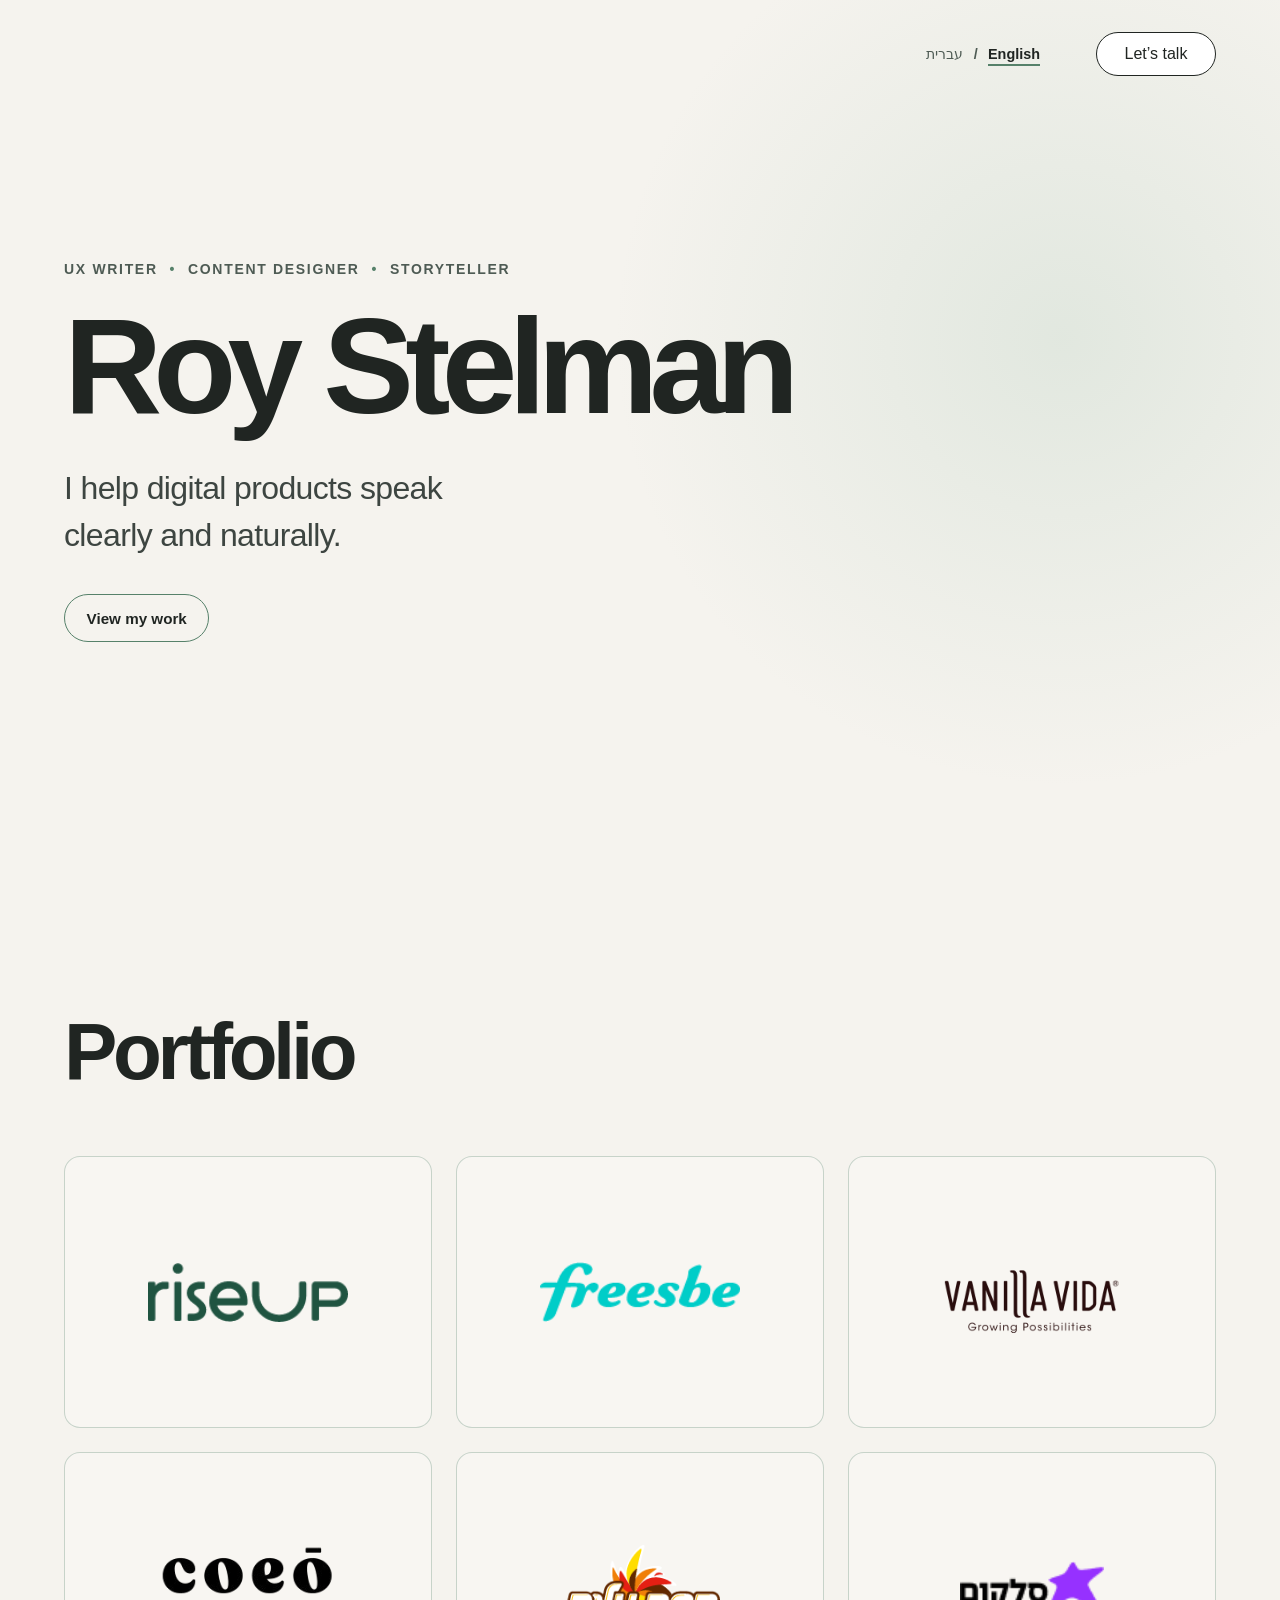
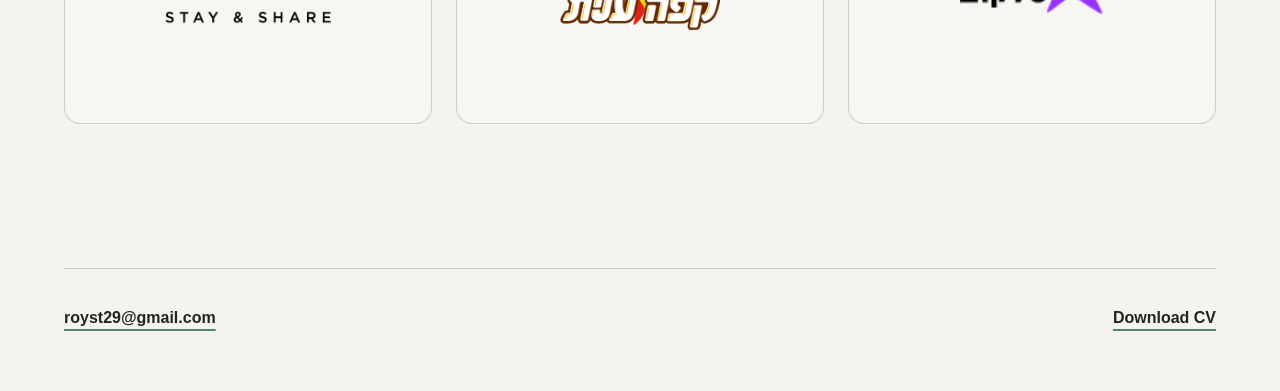
==== index.html @ a5e40beb "Add Cellcom role sections and normalize site text labels and dashes" ====
<!doctype html>
<html lang="en">
  <head>
    <meta charset="UTF-8" />
    <meta name="viewport" content="width=device-width, initial-scale=1.0" />
    <meta
      name="description"
      content="Roy Stelman - UX Writer, Content Designer &amp; Storyteller."
    />
    <title>Roy Stelman - UX Writer &amp; Content Designer</title>
    <link rel="stylesheet" href="styles.css" />
  </head>
  <body>
    <a class="email-contact-button" href="mailto:royst29@gmail.com">Let’s talk</a>
    <main>
      <nav class="language-switcher" aria-label="Language selection">
        <a href="index-he.html" lang="he" hreflang="he">עברית</a>
        <span aria-hidden="true">/</span>
        <a href="index.html" lang="en" hreflang="en" aria-current="page"
          >English</a
        >
      </nav>

      <section class="intro" aria-labelledby="intro-title">
        <p class="eyebrow">
          UX Writer <span aria-hidden="true">•</span> Content Designer
          <span aria-hidden="true">•</span> Storyteller
        </p>
        <h1 id="intro-title">Roy Stelman</h1>
        <p class="statement">
          I help digital products speak clearly and naturally.
        </p>
        <a class="work-link" href="#projects">View my work</a>
      </section>

      <section class="selected-work" id="projects" aria-labelledby="work-title">
        <h2 id="work-title">Portfolio</h2>

        <div class="project-grid">
          <a
            class="project-card project-card-link project-card-preview riseup-card"
            href="project-one.html"
            aria-label="View the Riseup project"
          >
            <img
              class="project-card-preview-logo"
              src="riseup_logo.png"
              alt="Riseup"
            />
            <span class="project-card-preview-text"
              >How do you talk to people about their money with both empathy and resolve?</span
            >
          </a>
          <a
            class="project-card project-card-link project-card-preview freesbe-card"
            href="project-freesbe.html"
            aria-label="View the freesbe project"
          >
            <img
              class="project-card-preview-logo"
              src="freesbe_logo.png"
              alt="freesbe"
            />
            <span class="project-card-preview-text"
              >When brand strategy evolves, the language has to evolve with it</span
            >
          </a>
          <a
            class="project-card project-card-link project-card-preview vanilla-vida-card"
            href="project-vanilla-vida.html"
            aria-label="View the Vanilla Vida project"
          >
            <img
              class="project-card-preview-logo"
              src="vanilla_vida_logo_dark.png"
              alt="Vanilla Vida"
            />
            <span class="project-card-preview-text"
              >Scientific innovation and advanced technology, or romance and an appetizing story? Why not both?</span
            >
          </a>
          <a
            class="project-card project-card-link project-card-preview coeo-card"
            href="project-coeo.html"
            aria-label="View the Coeo hospitality project"
          >
            <img
              class="project-card-preview-logo"
              src="coeo_hospitality_logonoBG.png"
              alt="coeo hospitality"
            />
            <span class="project-card-preview-text"
              >Creating a sense of belonging before check-in</span
            >
          </a>
          <a
            class="project-card project-card-link project-card-preview caffe-elit-card"
            href="project-elite-coffee.html"
            aria-label="View the Elite Coffee project"
          >
            <img
              class="project-card-preview-logo"
              src="caffe_elit_logo.png"
              alt="Caffe Elit"
            />
            <span class="project-card-preview-text"
              >When a love of coffee meets the online shopping experience</span
            >
          </a>
          <a
            class="project-card project-card-link project-card-preview cellcom-card"
            href="project-cellcom.html"
            aria-label="View the Cellcom project"
          >
            <img
              class="project-card-preview-logo"
              src="cellcom_logo.png"
              alt="Cellcom"
            />
            <span class="project-card-preview-text"
              >Lorem ipsum dolor sit amet.</span
            >
          </a>
        </div>
      </section>

      <section class="contact-links" aria-label="Contact and résumé">
        <a class="contact-link email-link" href="mailto:royst29@gmail.com"
          >royst29@gmail.com</a
        >
        <a class="contact-link" href="Roy%20Stelman%20-%20CV.pdf" download
          >Download CV</a
        >
      </section>
    </main>
  </body>
</html>
---- styles.css ----
@font-face {
  font-family: "Rubik";
  font-style: normal;
  font-weight: 400 700;
  font-display: swap;
  src: url("assets/fonts/rubik/Rubik-VariableFont_wght.woff2") format("woff2");
}

:root {
  color-scheme: light;
  font-family:
    Inter,
    ui-sans-serif,
    -apple-system,
    BlinkMacSystemFont,
    "Segoe UI",
    sans-serif;
  color: #202522;
  background: #f5f3ee;
  font-synthesis: none;
}

* {
  box-sizing: border-box;
}

html {
  scroll-behavior: smooth;
}

body {
  overflow-x: hidden;
  min-height: 100vh;
  min-height: 100svh;
  margin: 0;
  background:
    radial-gradient(
      circle at 83% 17%,
      rgba(169, 199, 181, 0.26),
      transparent 28rem
    ),
    #f5f3ee;
}

.email-contact-button {
  position: fixed;
  z-index: 10;
  top: 2rem;
  right: max(1.5rem, calc((100vw - 72rem) / 2));
  display: inline-flex;
  min-width: 7.5rem;
  min-height: 2.75rem;
  align-items: center;
  justify-content: center;
  padding: 0.65rem 1.5rem;
  border: 1px solid #202522;
  border-radius: 999px;
  color: #202522;
  background: #fff;
  font-size: 1rem;
  font-weight: 400;
  line-height: 1;
  text-decoration: none;
  transition: background-color 160ms ease;
}

.email-contact-button:hover {
  background: #eeece7;
}

.email-contact-button:focus-visible {
  outline: 3px solid #56816a;
  outline-offset: 3px;
}

.language-switcher {
  position: absolute;
  inset-block-start: 2.925rem;
  right: max(12.5rem, calc((100% - 72rem) / 2 + 11rem));
  z-index: 1;
  display: flex;
  gap: 0.65rem;
  align-items: center;
  color: #4e5b54;
  font-size: 0.9rem;
  font-weight: 650;
  line-height: 1;
}

.language-switcher a {
  color: inherit;
  text-decoration: none;
}

.language-switcher a:hover {
  color: #56816a;
}

.language-switcher a[aria-current="page"] {
  color: #202522;
  text-decoration: underline;
  text-decoration-color: #56816a;
  text-decoration-thickness: 2px;
  text-underline-offset: 0.35em;
}

.language-switcher a:focus-visible {
  outline: 3px solid rgba(86, 129, 106, 0.35);
  outline-offset: 4px;
}

html[dir="rtl"] body {
  text-align: right;
}

.intro {
  display: flex;
  min-height: 100vh;
  min-height: 100svh;
  width: min(100% - 3rem, 72rem);
  margin-inline: auto;
  padding-block: 4rem;
  flex-direction: column;
  justify-content: center;
}

.eyebrow {
  margin: 0 0 1.5rem;
  color: #4e5b54;
  font-size: 0.875rem;
  font-weight: 650;
  letter-spacing: 0.12em;
  line-height: 1.6;
  text-transform: uppercase;
}

.eyebrow span {
  margin-inline: 0.45em;
  color: #56816a;
}

h1 {
  max-width: 12ch;
  margin: 0;
  font-size: clamp(4rem, 11vw, 8.5rem);
  font-weight: 700;
  letter-spacing: -0.065em;
  line-height: 0.92;
}

.accent {
  color: #56816a;
}

.statement {
  max-width: 25ch;
  margin: 2.25rem 0 0;
  color: #3d4541;
  font-size: clamp(1.35rem, 3vw, 2rem);
  font-weight: 400;
  letter-spacing: -0.02em;
  line-height: 1.45;
}

.work-link {
  align-self: flex-start;
  margin-top: 2.25rem;
  padding: 0.9rem 1.35rem;
  border: 1px solid #56816a;
  border-radius: 999px;
  color: #202522;
  font-size: 0.95rem;
  font-weight: 650;
  text-decoration: none;
  transition:
    background-color 180ms ease,
    color 180ms ease,
    transform 180ms ease;
}

.work-link:hover {
  color: #f5f3ee;
  background: #56816a;
  transform: translateY(-2px);
}

.work-link:focus-visible {
  outline: 3px solid rgba(86, 129, 106, 0.35);
  outline-offset: 4px;
}

.selected-work {
  width: min(100% - 3rem, 72rem);
  margin-inline: auto;
  padding-block: 7rem 9rem;
  scroll-margin-top: 2rem;
}

.selected-work h2 {
  margin: 0;
  font-size: clamp(2.75rem, 7vw, 5rem);
  letter-spacing: -0.055em;
  line-height: 1;
}

.project-grid {
  display: grid;
  grid-template-columns: repeat(3, 1fr);
  gap: 1.5rem;
  margin-top: 4rem;
}

.project-card {
  display: block;
  min-height: 17rem;
  padding: 2rem;
  border: 1px solid rgba(86, 129, 106, 0.3);
  border-radius: 1rem;
  background: rgba(255, 255, 255, 0.28);
}

.project-card-link {
  width: 100%;
  color: inherit;
  font: inherit;
  cursor: pointer;
  text-decoration: none;
  transition:
    background-color 180ms ease,
    border-color 180ms ease,
    transform 180ms ease;
}

.project-card-link:hover {
  border-color: #56816a;
  background: rgba(255, 255, 255, 0.55);
  transform: translateY(-4px);
}

.project-card-link:focus-visible {
  outline: 3px solid rgba(86, 129, 106, 0.35);
  outline-offset: 4px;
}

.project-card-preview {
  position: relative;
  display: flex;
  align-items: center;
  justify-content: center;
  isolation: isolate;
}

.project-card-preview::before {
  position: absolute;
  z-index: 0;
  inset: -1px;
  border-radius: inherit;
  background: #222222;
  opacity: 0;
  content: "";
  transition: opacity 200ms ease;
}

.project-card-preview-logo {
  position: relative;
  z-index: 1;
  display: block;
  width: min(100%, 12.5rem);
  height: auto;
  transition: opacity 200ms ease;
}

.tambour-card .project-card-preview-logo,
.coeo-card .project-card-preview-logo {
  width: min(100%, 11rem);
}

.caffe-elit-card .project-card-preview-logo {
  width: min(100%, 10rem);
}

.cellcom-card .project-card-preview-logo {
  width: min(100%, 9rem);
}

.project-card-preview-text {
  position: absolute;
  z-index: 1;
  inset: 0;
  display: flex;
  padding: 2rem;
  align-items: center;
  justify-content: center;
  margin: 0;
  color: #ffffff;
  font-size: 1.15rem;
  font-weight: 650;
  line-height: 1.45;
  text-align: center;
  opacity: 0;
  transition: opacity 200ms ease;
}

@media (hover: hover) {
  .project-card-preview:hover::before {
    opacity: 1;
  }

  .project-card-preview:hover .project-card-preview-logo {
    opacity: 0;
  }

  .project-card-preview:hover .project-card-preview-text {
    opacity: 1;
  }
}

.project-card-preview:focus-visible::before {
  opacity: 1;
}

.project-card-preview:focus-visible .project-card-preview-logo {
  opacity: 0;
}

.project-card-preview:focus-visible .project-card-preview-text {
  opacity: 1;
}

.project-card-preview:focus::before {
  opacity: 1;
}

.project-card-preview:focus .project-card-preview-logo {
  opacity: 0;
}

.project-card-preview:focus .project-card-preview-text {
  opacity: 1;
}

@media (hover: none) {
  .project-card-preview::before,
  .project-card-preview:focus::before,
  .project-card-preview:focus-visible::before {
    opacity: 0;
  }

  .project-card-preview {
    gap: 1.5rem;
    flex-direction: column;
  }

  .project-card-preview .project-card-preview-logo,
  .project-card-preview:focus .project-card-preview-logo,
  .project-card-preview:focus-visible .project-card-preview-logo {
    opacity: 1;
  }

  .project-card-preview-text {
    position: static;
    display: block;
    padding: 0;
    color: #202522;
    opacity: 1;
  }

  .more-work .project-card-preview {
    flex-direction: row;
  }

  .more-work .project-card-preview-text {
    position: absolute;
    display: flex;
    padding: 2rem;
    color: #ffffff;
    opacity: 0;
  }

  .more-work .project-card-preview:focus-visible::before,
  .more-work .project-card-preview:focus-visible .project-card-preview-text {
    opacity: 1;
  }

  .more-work .project-card-preview:focus-visible .project-card-preview-logo {
    opacity: 0;
  }
}

.project-card h3 {
  margin: 0;
  font-size: 1.5rem;
  letter-spacing: -0.025em;
}

.project-card p {
  max-width: 22ch;
  margin: 1rem 0 0;
  color: #4e5b54;
  line-height: 1.65;
}

.contact-links {
  display: flex;
  width: min(100% - 3rem, 72rem);
  gap: 1.25rem 2.5rem;
  align-items: center;
  justify-content: space-between;
  margin-inline: auto;
  padding-block: 2.5rem 4rem;
  border-top: 1px solid rgba(86, 129, 106, 0.3);
}

.contact-link {
  color: #202522;
  font-weight: 650;
  text-decoration-color: #56816a;
  text-decoration-thickness: 2px;
  text-underline-offset: 0.35em;
  transition: color 180ms ease;
}

.contact-link:hover {
  color: #56816a;
}

.contact-link:focus-visible {
  border-radius: 0.15rem;
  outline: 3px solid rgba(86, 129, 106, 0.35);
  outline-offset: 5px;
}

.email-link {
  direction: ltr;
  unicode-bidi: isolate;
}

.project-page {
  width: min(100% - 3rem, 72rem);
  margin-inline: auto;
  padding-block: 2rem 8rem;
}

.project-top-navigation {
  display: grid;
  min-height: 2.75rem;
  grid-template-columns: 1fr auto;
  grid-template-areas: "back language";
  gap: 1.5rem;
  align-items: center;
  padding-right: 11rem;
  direction: ltr;
}

.project-language-switcher {
  position: static;
  grid-area: language;
  justify-content: flex-end;
}

.back-link {
  display: inline-block;
  grid-area: back;
  justify-self: start;
  color: #3d4541;
  font-size: 0.95rem;
  font-weight: 650;
  text-underline-offset: 0.3em;
}

html[dir="rtl"] .back-link {
  direction: rtl;
  text-align: left;
}

.back-link:hover {
  color: #56816a;
}

.back-link:focus-visible {
  outline: 3px solid rgba(86, 129, 106, 0.35);
  outline-offset: 4px;
}

.project-header {
  padding-block: clamp(5rem, 12vw, 9rem) clamp(3.5rem, 8vw, 6rem);
}

.project-header h1 {
  max-width: none;
  font-size: clamp(3.75rem, 10vw, 8rem);
}

.project-summary {
  max-width: 34ch;
  margin: 2rem 0 0;
  color: #3d4541;
  font-size: clamp(1.25rem, 3vw, 1.75rem);
  letter-spacing: -0.02em;
  line-height: 1.5;
}

.more-work {
  margin-top: clamp(6rem, 12vw, 10rem);
  padding-top: clamp(4rem, 8vw, 6rem);
  border-top: 1px solid rgba(86, 129, 106, 0.3);
}

.more-work h2 {
  margin: 0;
  font-size: clamp(2.5rem, 6vw, 4.5rem);
  letter-spacing: -0.05em;
  line-height: 1;
  text-align: center;
}

.more-work-grid {
  display: grid;
  grid-template-columns: repeat(2, minmax(0, 1fr));
  gap: 1.5rem;
  margin-top: clamp(2.5rem, 5vw, 4rem);
}

.more-work-grid-single {
  grid-template-columns: minmax(0, calc((100% - 1.5rem) / 2));
  justify-content: center;
}

.tambour-audiences {
  padding-bottom: 2rem;
}

.tambour-audiences h2 {
  width: min(100%, 43.75rem);
  margin: 0;
  font-size: clamp(1.75rem, 4vw, 2.5rem);
  letter-spacing: -0.025em;
}

.tambour-tabs {
  display: flex;
  flex-wrap: wrap;
  gap: 0.5rem;
  margin-top: 2rem;
  border-bottom: 1px solid rgba(86, 129, 106, 0.35);
}

.tambour-tabs button {
  min-height: 3rem;
  margin-bottom: -1px;
  padding: 0.75rem 1rem;
  border: 0;
  border-bottom: 3px solid transparent;
  color: #4e5b54;
  background: transparent;
  cursor: pointer;
  font: inherit;
  font-weight: 650;
}

.tambour-tabs button:hover {
  color: #202522;
  background: rgba(255, 255, 255, 0.35);
}

.tambour-tabs button[aria-selected="true"] {
  border-bottom-color: #56816a;
  color: #202522;
  background: rgba(255, 255, 255, 0.55);
}

.tambour-tabs button:focus-visible,
.tambour-audience-panel:focus-visible {
  border-radius: 0.15rem;
  outline: 3px solid rgba(86, 129, 106, 0.5);
  outline-offset: 3px;
}

.tambour-audience-panel {
  margin-top: 1.75rem;
}

.tambour-audience-description {
  width: min(100%, 43.75rem);
  min-height: 3.2em;
  margin: 0;
  color: #4e5b54;
  font-size: 1.15rem;
  line-height: 1.6;
}

.tambour-audience-sample {
  display: grid;
  grid-template-columns: minmax(0, 2fr) minmax(15rem, 1fr);
  gap: clamp(2.5rem, 6vw, 5.5rem);
  align-items: center;
  margin-top: 1.75rem;
}

.tambour-image-frame {
  width: min(100%, 35.5rem);
  aspect-ratio: 568 / var(--tambour-crop-height);
  overflow: hidden;
  border: 1px solid rgba(32, 37, 34, 0.2);
  border-radius: 0.35rem;
  background: #ffffff;
  box-shadow: 0 1rem 2.5rem rgba(32, 37, 34, 0.12);
}

.tambour-image-frame img {
  display: block;
  width: 100%;
  height: auto;
}

.tambour-live-title {
  margin: 0;
  color: #202522;
  font-family: "Rubik", Arial, "Arial Hebrew", sans-serif;
  font-size: clamp(1.75rem, 3vw, 2.25rem);
  font-weight: 700;
  letter-spacing: 0;
  line-height: 1.35;
  text-align: right;
}

.tambour-full-page-toggle {
  display: block;
  min-height: 2.75rem;
  margin: 2rem auto 0;
  padding: 0.65rem 1.1rem;
  border: 1px solid #56816a;
  border-radius: 999px;
  color: #365b48;
  background: transparent;
  cursor: pointer;
  font: inherit;
  font-weight: 650;
}

.tambour-full-page-toggle:hover {
  color: #ffffff;
  background: #56816a;
}

.tambour-full-page-toggle:focus-visible {
  outline: 3px solid rgba(86, 129, 106, 0.5);
  outline-offset: 3px;
}

.tambour-full-page {
  width: min(100%, 35.5rem);
  margin: 1.5rem auto 0;
  border: 1px solid rgba(32, 37, 34, 0.15);
  background: #ffffff;
  box-shadow: 0 1rem 2.5rem rgba(32, 37, 34, 0.1);
}

.tambour-full-page[hidden] {
  display: none;
}

.tambour-full-page img {
  display: block;
  width: 100%;
  height: auto;
}

.tambour-carousel {
  position: relative;
  width: 100vw;
  margin-top: clamp(3.5rem, 8vw, 7rem);
  margin-inline: calc(50% - 50vw);
  overflow: hidden;
}

.tambour-carousel-viewport {
  overflow: hidden;
  touch-action: pan-y;
  cursor: grab;
}

.tambour-carousel-viewport.is-dragging {
  cursor: grabbing;
}

.tambour-carousel-viewport:focus-visible {
  outline: 3px solid rgba(86, 129, 106, 0.6);
  outline-offset: -3px;
}

.tambour-carousel-track {
  display: flex;
  gap: 20px;
  align-items: center;
  user-select: none;
  will-change: transform;
  transition: transform 420ms cubic-bezier(0.22, 1, 0.36, 1);
}

.tambour-carousel-slide {
  flex: 0 0 65vw;
  margin: 0;
}

.tambour-carousel-slide img {
  display: block;
  width: 100%;
  height: auto;
  pointer-events: none;
}

.project-image {
  --image-available-width: calc(100vw - 3rem);
  --image-width: 100%;
  width: var(--image-width);
  margin: 0 0 4rem;
  margin-inline: calc((100% - var(--image-width)) / 2);
}

.project-hero-image {
  width: min(100%, 1600px);
  margin: 0 0 clamp(4rem, 9vw, 7rem);
}

.project-hero-image img {
  display: block;
  width: 100%;
  max-width: 1600px;
  height: auto;
}

.coeo-life-image {
  margin-top: clamp(4rem, 9vw, 7rem);
  margin-bottom: 0;
}

.coeo-carousel {
  margin-top: clamp(3.5rem, 8vw, 7rem);
}

.project-onboarding-image {
  --image-intrinsic-width: 1178px;
  --image-width: min(100%, 52rem);
  margin-bottom: 0;
}

.project-image.is-expanded {
  --image-width: var(--image-available-width);
}

.project-onboarding-image.is-expanded {
  --image-width: min(var(--image-available-width), var(--image-intrinsic-width));
}

.riseup-how-to-gallery {
  width: min(100%, 52rem);
  margin: 2.5rem auto 0;
}

.project-details .riseup-how-to-image {
  --image-width: 100%;
  margin: 0;
}

.project-details .riseup-how-to-image.is-expanded {
  --image-width: var(--image-available-width);
  margin-inline: calc((100% - var(--image-width)) / 2);
}

.riseup-how-to-image .project-image-toggle {
  aspect-ratio: 1600 / 814;
  background: #f5f3ee;
  touch-action: pan-y;
}

.riseup-how-to-image .project-image-toggle > img {
  width: 100%;
  height: 100%;
  object-fit: contain;
}

.riseup-how-to-thumbnails {
  display: grid;
  grid-template-columns: repeat(4, minmax(0, 1fr));
  gap: clamp(0.5rem, 2vw, 1rem);
  margin-top: 1rem;
  direction: rtl;
}

.riseup-how-to-thumbnails button {
  aspect-ratio: 1600 / 814;
  padding: 0;
  overflow: hidden;
  border: 2px solid transparent;
  border-radius: 0.25rem;
  background: #f5f3ee;
  cursor: pointer;
}

.riseup-how-to-thumbnails button[aria-pressed="true"] {
  border-color: #56816a;
  box-shadow: 0 0 0 1px rgba(86, 129, 106, 0.25);
}

.riseup-how-to-thumbnails button:focus-visible {
  outline: 3px solid rgba(86, 129, 106, 0.55);
  outline-offset: 3px;
}

.riseup-how-to-thumbnails img {
  display: block;
  width: 100%;
  height: 100%;
  object-fit: contain;
}

.project-image-toggle {
  position: relative;
  display: block;
  width: 100%;
  padding: 0;
  overflow: hidden;
  border: 0;
  border-radius: 0;
  color: inherit;
  background: transparent;
  cursor: zoom-in;
  font: inherit;
  text-align: inherit;
}

.project-image.is-expanded .project-image-toggle {
  cursor: zoom-out;
}

.project-image img {
  display: block;
  width: 100%;
  height: auto;
}

.project-image-icon {
  position: absolute;
  inset-block-start: 1rem;
  inset-inline-end: 1rem;
  display: grid;
  width: 2.75rem;
  height: 2.75rem;
  border-radius: 50%;
  place-items: center;
  color: #202522;
  background: rgba(245, 243, 238, 0.92);
  box-shadow: 0 0.2rem 0.8rem rgba(32, 37, 34, 0.18);
}

.project-image-icon svg {
  width: 1.35rem;
  height: 1.35rem;
  fill: none;
  stroke: currentColor;
  stroke-linecap: round;
  stroke-linejoin: round;
  stroke-width: 2;
}

.project-image-icon .reduce-icon,
.project-image.is-expanded .expand-icon {
  display: none;
}

.project-image.is-expanded .reduce-icon {
  display: block;
}

.project-image-toggle:disabled {
  cursor: default;
}

.project-image-toggle:disabled .project-image-icon {
  display: none;
}

.project-image figcaption {
  display: flex;
  gap: 0.75rem 1.5rem;
  align-items: baseline;
  justify-content: space-between;
  margin-top: 1rem;
  color: #4e5b54;
  font-size: 0.95rem;
  line-height: 1.6;
}

.project-image-toggle:focus-visible {
  outline: 3px solid rgba(86, 129, 106, 0.35);
  outline-offset: 3px;
}

.project-details {
  border-top: 1px solid rgba(86, 129, 106, 0.3);
  padding-top: 3rem;
}

.project-details section {
  max-width: none;
}

.project-details section + section {
  margin-top: clamp(3rem, 7vw, 5rem);
  border-top: 1px solid rgba(86, 129, 106, 0.3);
  padding-top: clamp(3rem, 7vw, 5rem);
}

.project-details h2 {
  width: min(100%, 43.75rem);
  margin: 0;
  font-size: 26px;
  letter-spacing: -0.025em;
  text-align: start;
}

.project-details p {
  width: min(100%, 43.75rem);
  margin: 1rem 0 0;
  color: #4e5b54;
  font-size: 20px;
  line-height: 1.6;
  overflow-wrap: anywhere;
  text-align: start;
}

.project-details .project-image {
  margin-top: 2.5rem;
}

.project-details .project-insights-image {
  --image-intrinsic-width: 1190px;
  --image-width: min(100%, 50rem);
  margin-bottom: 0;
}

.project-details .project-insights-image.is-expanded {
  --image-width: min(var(--image-available-width), var(--image-intrinsic-width));
}

.project-details .project-workshop-image {
  width: min(100%, 900px);
  margin: 2rem auto clamp(4rem, 9vw, 7rem);
}

.project-details .project-freesbe-journey-image {
  display: flex;
  --image-width: min(100%, 50rem);
  justify-content: center;
  margin-bottom: 0;
}

html[lang="en"]
  .project-details
  :is(
    .project-freesbe-journey-image:not(.is-expanded),
    .freesbe-rent-carousel,
    .freesbe-rent-video-wrapper
  ) {
  --freesbe-journey-width: min(calc(100vw - 3rem), 62.5rem);
  --image-width: var(--freesbe-journey-width);
  width: var(--freesbe-journey-width);
  margin-inline: auto;
}

html[lang="en"]
  .project-details
  .project-freesbe-journey-image:not(.is-expanded) {
  margin-inline: calc((100% - var(--image-width)) / 2);
}

.project-details .project-freesbe-journey-image.is-expanded {
  --image-width: var(--image-available-width);
  margin-inline: calc((100% - var(--image-width)) / 2);
}

.project-freesbe-journey-image .project-image-toggle {
  display: inline-block;
  width: auto;
  max-width: 100%;
}

.project-freesbe-journey-image img {
  width: auto;
  max-width: 100%;
}

.onboarding-carousel {
  width: min(100%, 52rem);
  margin-top: 2.5rem;
  overflow: hidden;
}

.onboarding-carousel-viewport {
  overflow: hidden;
  direction: rtl;
  touch-action: pan-y;
}

.onboarding-carousel-viewport:focus-visible {
  border-radius: 0.5rem;
  outline: 3px solid rgba(86, 129, 106, 0.5);
  outline-offset: 4px;
}

.onboarding-carousel-track {
  display: flex;
  gap: 1.25rem;
  transition: transform 320ms ease;
  will-change: transform;
}

.onboarding-carousel-slide {
  display: flex;
  min-width: calc((100% - 2.5rem) / 3);
  aspect-ratio: 459 / 851;
  align-items: center;
  justify-content: center;
  margin: 0;
}

.onboarding-carousel-slide img {
  display: block;
  width: 100%;
  height: 100%;
  object-fit: contain;
}

.onboarding-carousel-controls {
  display: flex;
  align-items: center;
  justify-content: flex-end;
  margin-top: 1.25rem;
  direction: rtl;
}

.freesbe-rent-carousel {
  margin-top: clamp(3.5rem, 7vw, 5rem);
}

html[lang="en"] .project-details .freesbe-conversation-copy {
  width: min(calc(100vw - 3rem), 62.5rem);
  margin: clamp(3.5rem, 7vw, 5rem) auto 0;
}

html[lang="en"] .project-details .freesbe-conversation-copy h2,
html[lang="en"] .project-details .freesbe-conversation-copy p {
  margin-inline: auto;
  text-align: center;
}

.freesbe-rent-video-wrapper {
  position: relative;
  display: block;
  width: min(100%, 52rem);
  margin-top: 2.5rem;
}

.freesbe-rent-video {
  display: block;
  width: 100%;
  height: auto;
  object-fit: contain;
}

.freesbe-video-toggle {
  position: absolute;
  inset-inline-end: 0.75rem;
  inset-block-end: 0.75rem;
  display: grid;
  width: 2.25rem;
  height: 2.25rem;
  padding: 0;
  border: 0;
  border-radius: 50%;
  place-items: center;
  color: #fff;
  background: transparent;
  filter: drop-shadow(0 1px 2px rgba(0, 0, 0, 0.8));
  cursor: pointer;
}

.freesbe-video-toggle svg {
  width: 1.35rem;
  height: 1.35rem;
  fill: none;
  stroke: currentColor;
  stroke-linecap: round;
  stroke-linejoin: round;
  stroke-width: 2.25;
}

.freesbe-video-toggle .freesbe-video-play-icon {
  display: none;
  fill: currentColor;
  stroke: currentColor;
}

.freesbe-video-toggle[data-paused] .freesbe-video-pause-icon {
  display: none;
}

.freesbe-video-toggle[data-paused] .freesbe-video-play-icon {
  display: block;
}

.freesbe-video-toggle:hover {
  color: #e8efe9;
}

.freesbe-video-toggle:focus-visible {
  outline: 3px solid #fff;
  outline-offset: 3px;
}

.freesbe-rent-carousel .onboarding-carousel-slide {
  flex: 0 0 calc((100% - 2.5rem) / 3);
  aspect-ratio: 252 / 410;
}

.onboarding-carousel-buttons {
  display: flex;
  gap: 0.65rem;
}

.onboarding-carousel-buttons button {
  display: grid;
  width: 2.75rem;
  height: 2.75rem;
  padding: 0;
  border: 1px solid #56816a;
  border-radius: 50%;
  place-items: center;
  color: #202522;
  background: transparent;
  cursor: pointer;
  font: inherit;
  font-size: 1.35rem;
}

.onboarding-carousel-buttons button:hover {
  color: #f5f3ee;
  background: #56816a;
}

.onboarding-carousel-buttons button:focus-visible {
  outline: 3px solid rgba(86, 129, 106, 0.5);
  outline-offset: 3px;
}

@media (max-width: 56rem) and (min-width: 40.001rem) {
  .project-grid {
    grid-template-columns: repeat(2, 1fr);
  }

  .onboarding-carousel-slide {
    min-width: calc((100% - 1.25rem) / 2);
  }

  .freesbe-rent-carousel .onboarding-carousel-slide {
    flex-basis: calc((100% - 1.25rem) / 2);
  }
}

@media (max-width: 40rem) {
  .intro {
    width: min(100% - 2.5rem, 72rem);
    padding-block: 3rem;
  }

  .language-switcher {
    inset-block-start: 1.925rem;
    right: 10rem;
  }

  .email-contact-button {
    top: 1rem;
    right: 1rem;
    padding-inline: 1.25rem;
  }

  .project-top-navigation {
    grid-template-areas:
      ". language"
      "back back";
    grid-template-columns: 1fr auto;
    gap: 1.5rem;
    padding-right: 9rem;
  }

  .project-language-switcher {
    grid-area: language;
  }

  .selected-work {
    width: min(100% - 2.5rem, 72rem);
    padding-block: 5rem 6rem;
  }

  .contact-links {
    width: min(100% - 2.5rem, 72rem);
    align-items: flex-start;
    flex-direction: column;
    padding-block: 2rem 3rem;
  }

  .project-page {
    width: min(100% - 2.5rem, 72rem);
    padding-block: 1rem 5rem;
  }

  .eyebrow {
    max-width: 24rem;
    margin-bottom: 1.25rem;
    font-size: 0.75rem;
    letter-spacing: 0.09em;
  }

  h1 {
    font-size: clamp(3.75rem, 20vw, 5.5rem);
  }

  .statement {
    margin-top: 1.75rem;
    font-size: 1.3rem;
  }

  .work-link {
    margin-top: 1.75rem;
  }

  .project-grid {
    grid-template-columns: 1fr;
    gap: 1rem;
    margin-top: 2.5rem;
  }

  .project-card {
    min-height: 13rem;
    padding: 1.5rem;
  }

  .more-work {
    margin-top: 5rem;
    padding-top: 4rem;
  }

  .more-work-grid,
  .more-work-grid-single {
    grid-template-columns: 1fr;
    gap: 1rem;
    margin-top: 2.5rem;
  }

  .more-work-grid-single .project-card {
    width: 100%;
  }

  .project-header {
    padding-block: 4.5rem 3.5rem;
  }

  .tambour-tabs {
    display: grid;
    grid-template-columns: repeat(2, minmax(0, 1fr));
  }

  .tambour-tabs button {
    width: 100%;
    min-height: 3.25rem;
    padding-inline: 0.5rem;
  }

  .tambour-audience-description {
    min-height: 5.2em;
    font-size: 1.05rem;
  }

  .tambour-audience-sample {
    display: flex;
    gap: 1.5rem;
    align-items: stretch;
    flex-direction: column-reverse;
    margin-top: 1.25rem;
  }

  .tambour-live-title {
    font-size: clamp(1.5rem, 7vw, 1.75rem);
  }

  .tambour-image-frame {
    width: 100%;
  }

  .tambour-full-page-toggle {
    margin-top: 1.5rem;
  }

  .tambour-carousel-slide {
    flex-basis: 88vw;
  }

  .project-image {
    --image-available-width: calc(100vw - 2.5rem);
    margin-bottom: 3rem;
  }

  .project-onboarding-image {
    --image-width: 100%;
    margin-bottom: 0;
  }

  .riseup-how-to-thumbnails {
    gap: 0.4rem;
    margin-top: 0.75rem;
  }

  html[lang="en"]
    .project-details
    :is(
      .project-freesbe-journey-image:not(.is-expanded),
      .freesbe-rent-carousel,
      .freesbe-rent-video
    ) {
    --freesbe-journey-width: calc(100vw - 2.5rem);
  }

  .project-image figcaption {
    align-items: flex-start;
    flex-direction: column;
  }

  .project-details h2 {
    font-size: 22px;
  }

  .project-details p {
    font-size: 18px;
  }

  html[lang="en"] .project-details .freesbe-conversation-copy {
    width: calc(100vw - 2.5rem);
  }

  .onboarding-carousel-slide {
    min-width: 86%;
  }

  .freesbe-rent-carousel .onboarding-carousel-slide {
    flex-basis: 86%;
  }
}

@media (prefers-reduced-motion: reduce) {
  html {
    scroll-behavior: auto;
  }

  .work-link,
  .contact-link,
  .project-card-link,
  .project-card-preview::before,
  .project-card-preview-logo,
  .project-card-preview-text,
  .onboarding-carousel-track,
  .tambour-carousel-track {
    transition: none;
  }
}

/* Hebrew typography */
html[lang="he"] {
  font-family: "Rubik", Arial, "Arial Hebrew", sans-serif;
}

html[lang="he"] * {
  letter-spacing: normal;
}

html[lang="he"] :where(h1, h2, h3) {
  font-weight: 700;
}

html[lang="he"] :where(p) {
  font-weight: 400;
}

html[lang="he"] .eyebrow,
html[lang="he"] :where(a, button) {
  font-weight: 500;
}

html[lang="he"] .email-contact-button {
  font-weight: 400;
}

html[lang="he"] :lang(en) {
  font-family:
    Inter,
    ui-sans-serif,
    -apple-system,
    BlinkMacSystemFont,
    "Segoe UI",
    sans-serif;
}

/* Vanilla Vida project */
.vanilla-vida-card .project-card-preview-logo {
  width: min(100%, 18rem);
}

.vanilla-header-media {
  position: relative;
  width: 100%;
  margin-bottom: clamp(3.5rem, 8vw, 7rem);
}

.vanilla-header-media video {
  display: block;
  width: 100%;
  height: auto;
}

.vanilla-carousel {
  margin-top: 0;
}

.vanilla-project-details + .vanilla-carousel {
  margin-top: clamp(3.5rem, 8vw, 7rem);
}

.vanilla-carousel .tambour-carousel-viewport {
  direction: ltr;
}

.vanilla-carousel .tambour-carousel-slide {
  position: relative;
  display: flex;
  height: clamp(18rem, 42vw, 40rem);
  align-items: center;
  justify-content: center;
  background: #101010;
}

.vanilla-carousel .tambour-carousel-slide :is(img, video) {
  display: block;
  width: 100%;
  height: 100%;
  object-fit: contain;
  pointer-events: none;
}

.media-video-toggle {
  position: absolute;
  z-index: 2;
  inset-inline-end: 0.9rem;
  inset-block-end: 0.9rem;
  display: grid;
  width: 2.5rem;
  height: 2.5rem;
  padding: 0;
  border: 0;
  border-radius: 50%;
  place-items: center;
  color: #fff;
  background: rgba(0, 0, 0, 0.55);
  cursor: pointer;
}

.media-video-toggle svg {
  width: 1.35rem;
  height: 1.35rem;
  fill: none;
  stroke: currentColor;
  stroke-linecap: round;
  stroke-linejoin: round;
  stroke-width: 2.25;
}

.media-video-toggle .video-play-icon {
  display: none;
  fill: currentColor;
}

.media-video-toggle[data-paused] .video-pause-icon { display: none; }
.media-video-toggle[data-paused] .video-play-icon { display: block; }
.media-video-toggle:focus-visible {
  outline: 3px solid #fff;
  outline-offset: 3px;
}

.vanilla-storytelling {
  width: min(100%, 43.75rem);
  margin: clamp(4rem, 9vw, 7rem) auto 0;
  padding-inline: clamp(0rem, 3vw, 1.25rem);
  text-align: center;
}

.vanilla-storytelling h2 {
  margin: 0;
  font-size: 26px;
  letter-spacing: -0.025em;
}

.vanilla-storytelling p {
  margin: 1rem 0 0;
  color: #4e5b54;
  font-size: 20px;
  line-height: 1.6;
  overflow-wrap: anywhere;
}

.vanilla-storytelling-videos {
  display: grid;
  grid-template-columns: minmax(0, 1fr) minmax(0, 2.08fr);
  gap: clamp(1.5rem, 2.5vw, 2rem);
  align-items: stretch;
  margin-top: clamp(3rem, 7vw, 5rem);
  direction: ltr;
}

.vanilla-storytelling-video {
  position: relative;
  min-width: 0;
  overflow: hidden;
  border-radius: 0.5rem;
  background: #101010;
}

.vanilla-storytelling-video video {
  display: block;
  width: 100%;
  height: 100%;
  object-fit: contain;
}

.vanilla-storytelling-media {
  display: grid;
  gap: clamp(1.5rem, 3vw, 2rem);
  margin-top: clamp(1.5rem, 3vw, 2rem);
}

.vanilla-storytelling-banner,
.vanilla-storytelling-feature-video {
  position: relative;
  width: 100%;
  margin: 0;
  overflow: hidden;
  border-radius: 0.5rem;
}

.vanilla-storytelling-banner img,
.vanilla-storytelling-feature-video video {
  display: block;
  width: 100%;
  height: auto;
}

.vanilla-storytelling-feature-video {
  background: #101010;
}

html[lang="he"] .project-details .freesbe-conversation-copy {
  width: min(calc(100vw - 3rem), 62.5rem);
  margin: clamp(3.5rem, 7vw, 5rem) auto 0;
}

html[lang="he"] .project-details .freesbe-conversation-copy :is(h2, p) {
  margin-inline: auto;
  text-align: center;
}

html[lang="he"] .project-details :is(
  .project-freesbe-journey-image:not(.is-expanded),
  .freesbe-rent-carousel,
  .freesbe-rent-video-wrapper
) {
  --freesbe-journey-width: min(calc(100vw - 3rem), 62.5rem);
  --image-width: var(--freesbe-journey-width);
  width: var(--freesbe-journey-width);
  margin-inline: auto;
}

html[lang="he"] .project-details .project-freesbe-journey-image:not(.is-expanded) {
  margin-inline: calc((100% - var(--image-width)) / 2);
}

@media (max-width: 40rem) {
  .vanilla-storytelling-videos {
    grid-template-columns: minmax(0, 1fr);
  }

  .vanilla-carousel .tambour-carousel-slide {
    height: clamp(15rem, 70vw, 26rem);
  }
  html[lang="he"] .project-details :is(
    .project-freesbe-journey-image:not(.is-expanded),
    .freesbe-rent-carousel,
    .freesbe-rent-video-wrapper
  ),
  html[lang="he"] .project-details .freesbe-conversation-copy {
    --freesbe-journey-width: calc(100vw - 2.5rem);
    width: var(--freesbe-journey-width);
  }
}

/* Keep the second Coeo gallery independent of the original gallery. */
.coeo-carousel-secondary {
  margin-top: clamp(3.5rem, 8vw, 7rem);
}

.coeo-carousel-secondary .tambour-carousel-slide {
  flex-basis: 42vw;
}

@media (max-width: 40rem) {
  .coeo-carousel-secondary .tambour-carousel-slide {
    flex-basis: 82vw;
  }
}

.coeo-guest-journeys {
  margin-top: clamp(4rem, 9vw, 7rem);
  border-top: 0;
  padding-top: 0;
}

.coeo-guest-journeys p {
  margin-top: 0;
}

/* Set the paragraph-to-gallery gap without inherited carousel spacing. */
.coeo-guest-journeys {
  margin-bottom: 0;
  padding-bottom: 0;
}

.coeo-guest-journeys p {
  margin-bottom: 0;
}

.coeo-guest-journeys + .coeo-before-after-carousel {
  margin-top: 64px;
}

@media (max-width: 40rem) {
  .coeo-guest-journeys + .coeo-before-after-carousel {
    margin-top: 40px;
  }
}

.coeo-vibe-image {
  margin-top: clamp(4rem, 9vw, 7rem);
  margin-bottom: 0;
}

.coeo-guest-journeys h2 + p {
  margin-top: 1rem;
}

/* Space the Elite Coffee assets using the shared project rhythm. */
.elite-coffee-gallery-image,
.elite-coffee-carousel {
  margin-top: clamp(4rem, 9vw, 7rem);
  margin-bottom: 0;
}

.elite-coffee-carousel .tambour-carousel-slide {
  flex-basis: 30vw;
}

@media (max-width: 40rem) {
  .elite-coffee-carousel .tambour-carousel-slide {
    flex-basis: 65vw;
  }
}

/* Reserve separate header rows for Hebrew contact and navigation controls. */
html[lang="he"] .email-contact-button {
  right: auto;
  left: max(1.5rem, calc((100vw - 72rem) / 2));
}

html[lang="he"] .language-switcher:not(.project-language-switcher) {
  right: max(1.5rem, calc((100vw - 72rem) / 2));
}

html[lang="he"] .intro {
  padding-top: 8rem;
}

html[lang="he"] .project-top-navigation {
  grid-template-areas:
    ". language"
    "back back";
  grid-template-columns: minmax(9rem, 1fr) auto;
  grid-template-rows: 2.75rem auto;
  padding-right: 0;
}

@media (max-width: 40rem) {
  html[lang="he"] .email-contact-button {
    left: 1rem;
  }

  html[lang="he"] .language-switcher:not(.project-language-switcher) {
    right: 1.25rem;
  }

  html[lang="he"] .intro {
    padding-top: 7rem;
  }
}
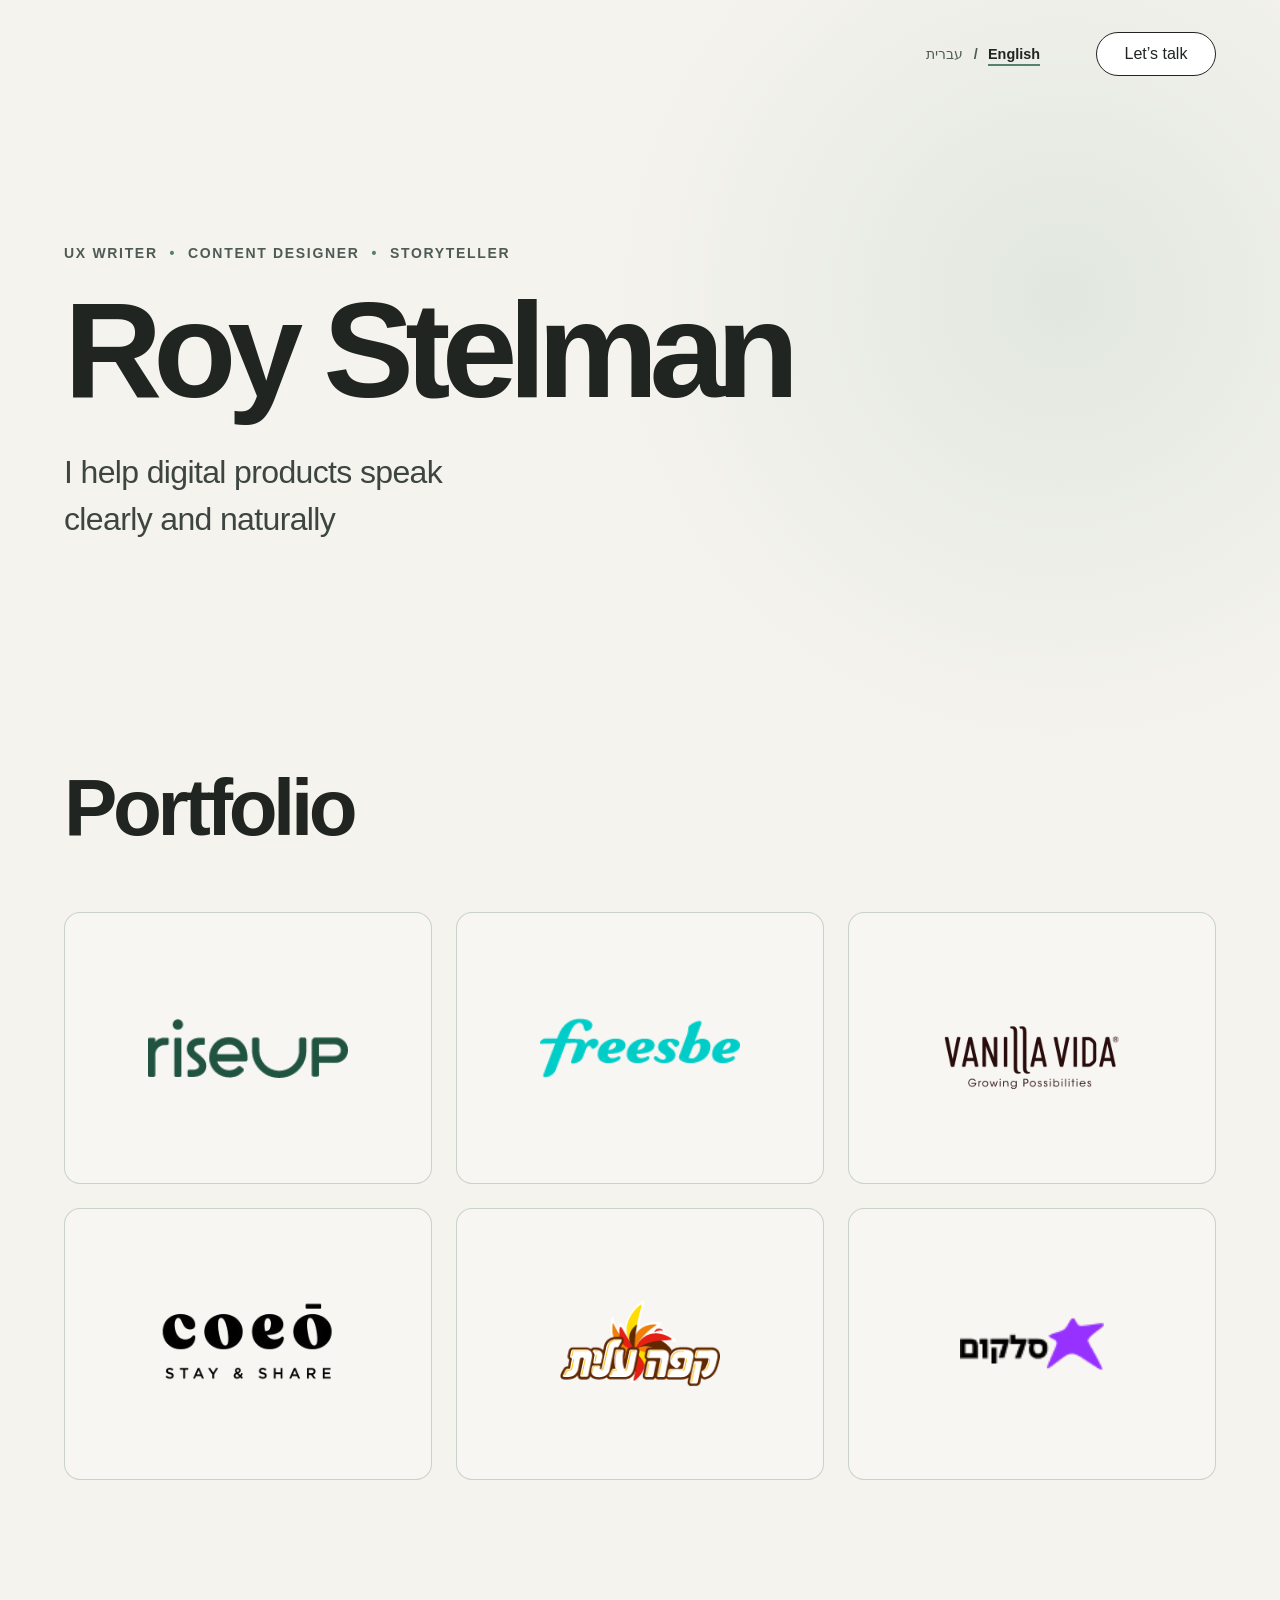
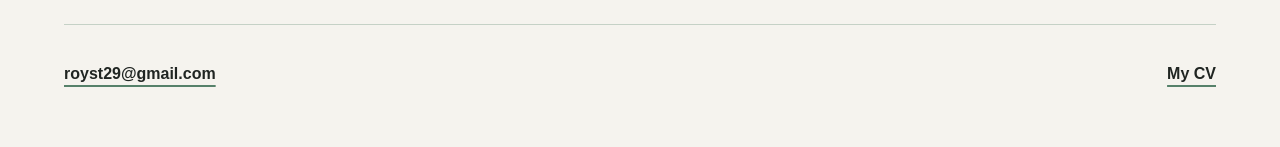
==== commit b81a4273: "Polish bilingual portfolio recommendations spacing and image viewing" ====
--- a/index.html
+++ b/index.html
@@ -28,9 +28,8 @@
         </p>
         <h1 id="intro-title">Roy Stelman</h1>
         <p class="statement">
-          I help digital products speak clearly and naturally.
+          I help digital products speak clearly and naturally
         </p>
-        <a class="work-link" href="#projects">View my work</a>
       </section>
 
       <section class="selected-work" id="projects" aria-labelledby="work-title">
@@ -118,7 +117,7 @@
               alt="Cellcom"
             />
             <span class="project-card-preview-text"
-              >Lorem ipsum dolor sit amet.</span
+              >How do you bring “Everything is possible” into everyday interactions without losing its ambition?</span
             >
           </a>
         </div>
@@ -129,7 +128,7 @@
           >royst29@gmail.com</a
         >
         <a class="contact-link" href="Roy%20Stelman%20-%20CV.pdf" download
-          >Download CV</a
+          >My CV</a
         >
       </section>
     </main>
--- a/styles.css
+++ b/styles.css
@@ -1717,3 +1717,58 @@
     padding-top: 7rem;
   }
 }
+
+.cellcom-new-line-image {
+  margin-top: clamp(4rem, 9vw, 7rem);
+}
+
+.cellcom-persona-banner {
+  margin-top: clamp(4rem, 9vw, 7rem);
+}
+
+.cellcom-purple-section {
+  width: 100vw;
+  margin-inline: calc(50% - 50vw);
+  padding: 64px max(1.5rem, calc((100vw - 72rem) / 2));
+  background: #9530ff;
+}
+
+.cellcom-purple-section .project-hero-image {
+  margin: 0 auto;
+}
+
+@media (max-width: 40rem) {
+  .cellcom-purple-section {
+    padding: 40px 1.25rem;
+  }
+}
+
+/* Shared portfolio rhythm; intro typography and carousel internals stay intact. */
+:root {
+  --project-major-gap: 96px;
+  --project-media-gap: 64px;
+  --project-copy-gap: 16px;
+}
+.intro { min-height: 80svh; padding-top: 8rem; }
+.selected-work { padding-top: 48px; }
+.portfolio-project-page > :is(.project-hero-image, .vanilla-header-media) { margin-block: 0; }
+.portfolio-project-page > :is(.project-details, .vanilla-storytelling) { margin-top: 0; }
+.portfolio-project-page > .project-details { padding-top: var(--project-major-gap); }
+.portfolio-project-page > .coeo-guest-journeys { padding-top: var(--project-major-gap); }
+.portfolio-project-page > :is(.project-hero-image, .vanilla-header-media, .vanilla-carousel, .cellcom-purple-section) + :is(.project-hero-image, .vanilla-header-media, .vanilla-carousel, .cellcom-purple-section),
+.portfolio-project-page > .project-details + :is(.project-hero-image, .vanilla-header-media, .vanilla-carousel),
+.portfolio-project-page > .vanilla-storytelling + .vanilla-storytelling-videos { margin-top: var(--project-media-gap); }
+.portfolio-project-page > .vanilla-carousel + .vanilla-storytelling { margin-top: var(--project-major-gap); }
+.portfolio-project-page .project-details section + section { margin-top: 0; padding-top: var(--project-major-gap); }
+.portfolio-project-page .project-details h2 + p { margin-top: var(--project-copy-gap); }
+.portfolio-project-page .project-details section > .project-image { margin-top: var(--project-media-gap); margin-bottom: 0; }
+.portfolio-project-page .more-work { margin-top: 0; padding-top: var(--project-major-gap); }
+.full-size-image-link { position: relative; display: block; color: inherit; }
+.full-size-image-link:focus-visible { outline: 3px solid #56816a; outline-offset: 4px; }
+.full-size-image-icon { position: absolute; right: 12px; bottom: 12px; display: grid; place-items: center; width: 32px; height: 32px; border-radius: 50%; background: rgba(255,255,255,.9); color: #202522; }
+.full-size-image-icon svg { width: 18px; height: 18px; fill: none; stroke: currentColor; stroke-width: 1.5; }
+@media (max-width: 40rem) {
+  :root { --project-major-gap: 56px; --project-media-gap: 40px; }
+  .intro { min-height: 0; padding-block: 7rem 3rem; }
+  .selected-work { padding-top: 32px; }
+}
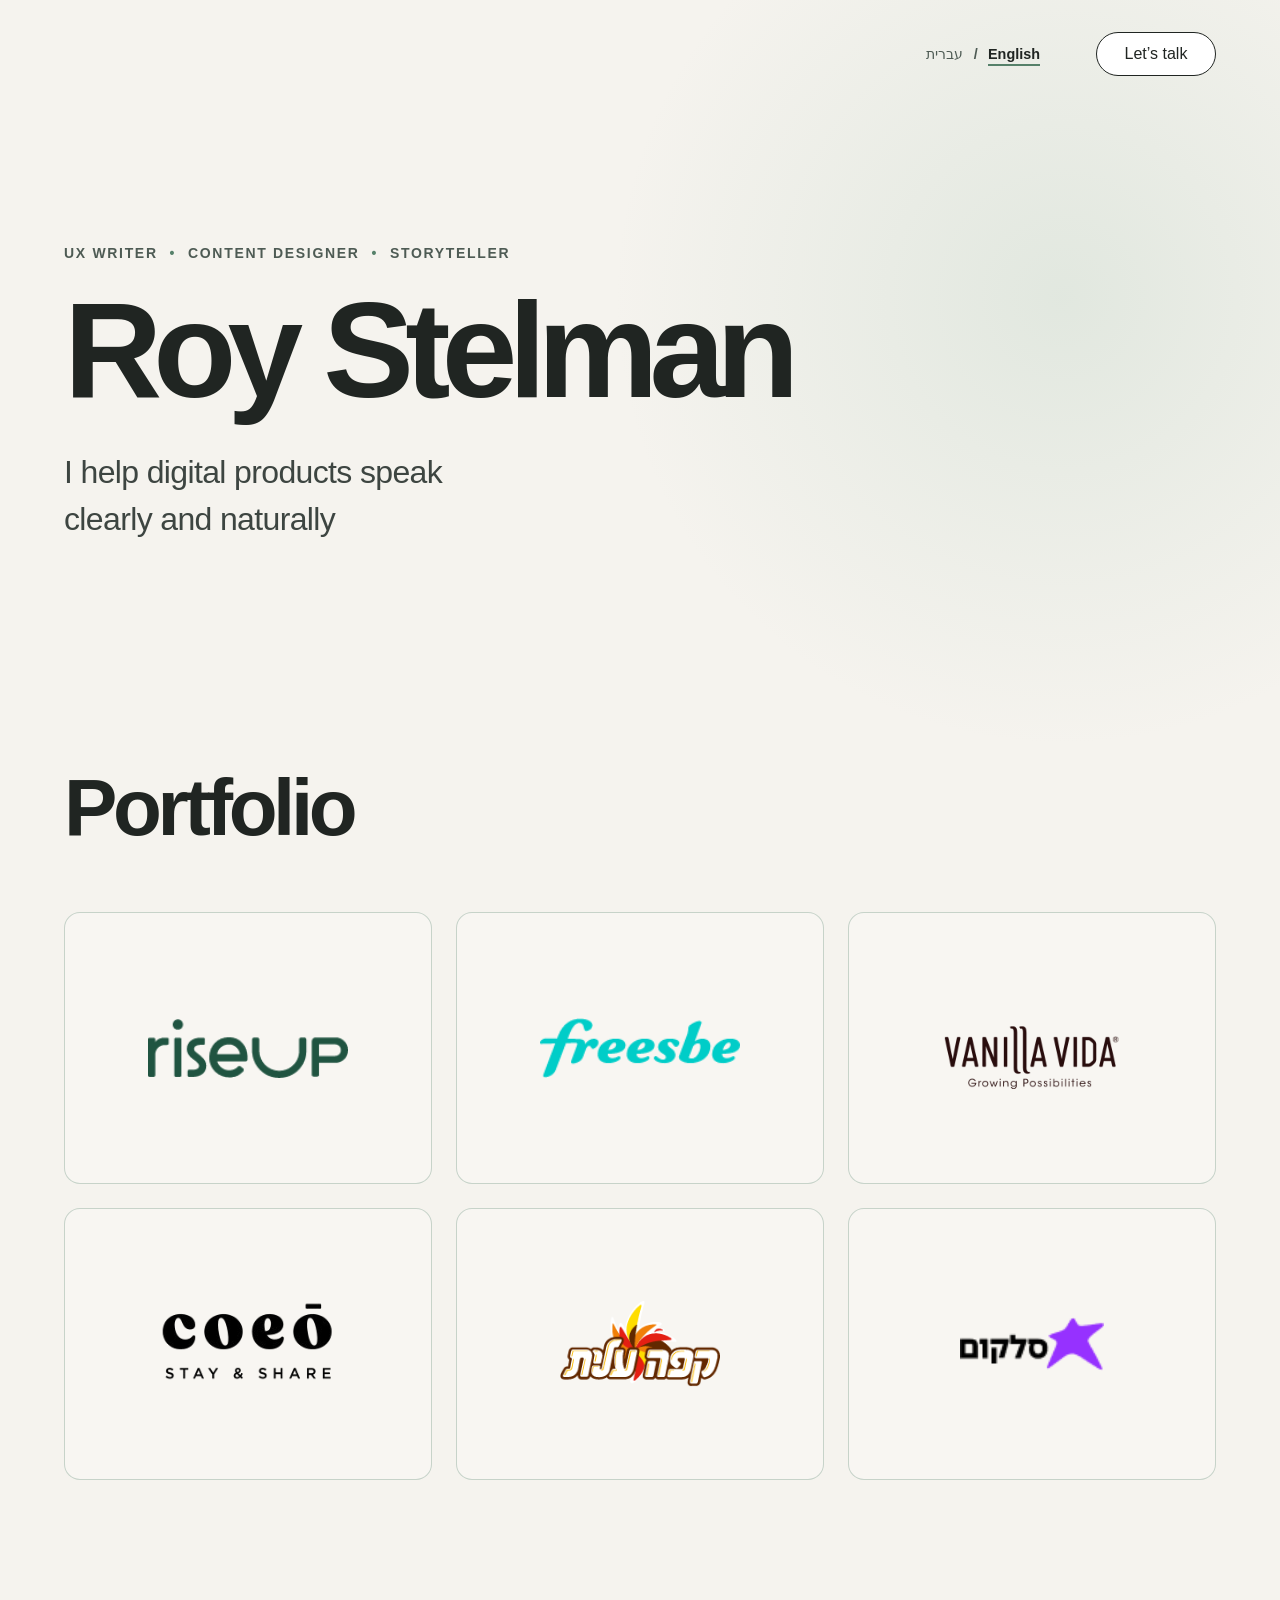
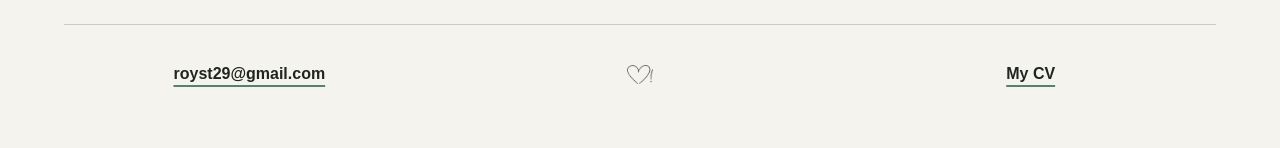
==== commit f4bf93de: "Center decorative favicon heart between footer links" ====
--- a/index.html
+++ b/index.html
@@ -9,6 +9,8 @@
     />
     <title>Roy Stelman - UX Writer &amp; Content Designer</title>
     <link rel="stylesheet" href="styles.css" />
+    <link rel="icon" type="image/png" sizes="32x32" href="./favicon-32x32.png" />
+    <link rel="icon" type="image/png" sizes="48x48" href="./favicon-48x48.png" />
   </head>
   <body>
     <a class="email-contact-button" href="mailto:royst29@gmail.com">Let’s talk</a>
@@ -127,6 +129,7 @@
         <a class="contact-link email-link" href="mailto:royst29@gmail.com"
           >royst29@gmail.com</a
         >
+        <img class="footer-heart" src="./assets/footer-heart.png" width="264" height="192" alt="" aria-hidden="true" />
         <a class="contact-link" href="Roy%20Stelman%20-%20CV.pdf" download
           >My CV</a
         >
--- a/styles.css
+++ b/styles.css
@@ -1772,3 +1772,25 @@
   .intro { min-height: 0; padding-block: 7rem 3rem; }
   .selected-work { padding-top: 32px; }
 }
+
+/* Equal tracks keep the decorative mark midway between link centers. */
+.contact-links {
+  display: grid;
+  grid-template-columns: repeat(3, minmax(0, 1fr));
+  gap: 1.25rem;
+  justify-items: center;
+  align-items: center;
+}
+.footer-heart {
+  display: block;
+  width: 26px;
+  height: auto;
+  pointer-events: none;
+}
+@media (max-width: 40rem) {
+  .contact-links {
+    grid-template-columns: 1fr;
+    grid-auto-rows: 44px;
+    align-items: center;
+  }
+}
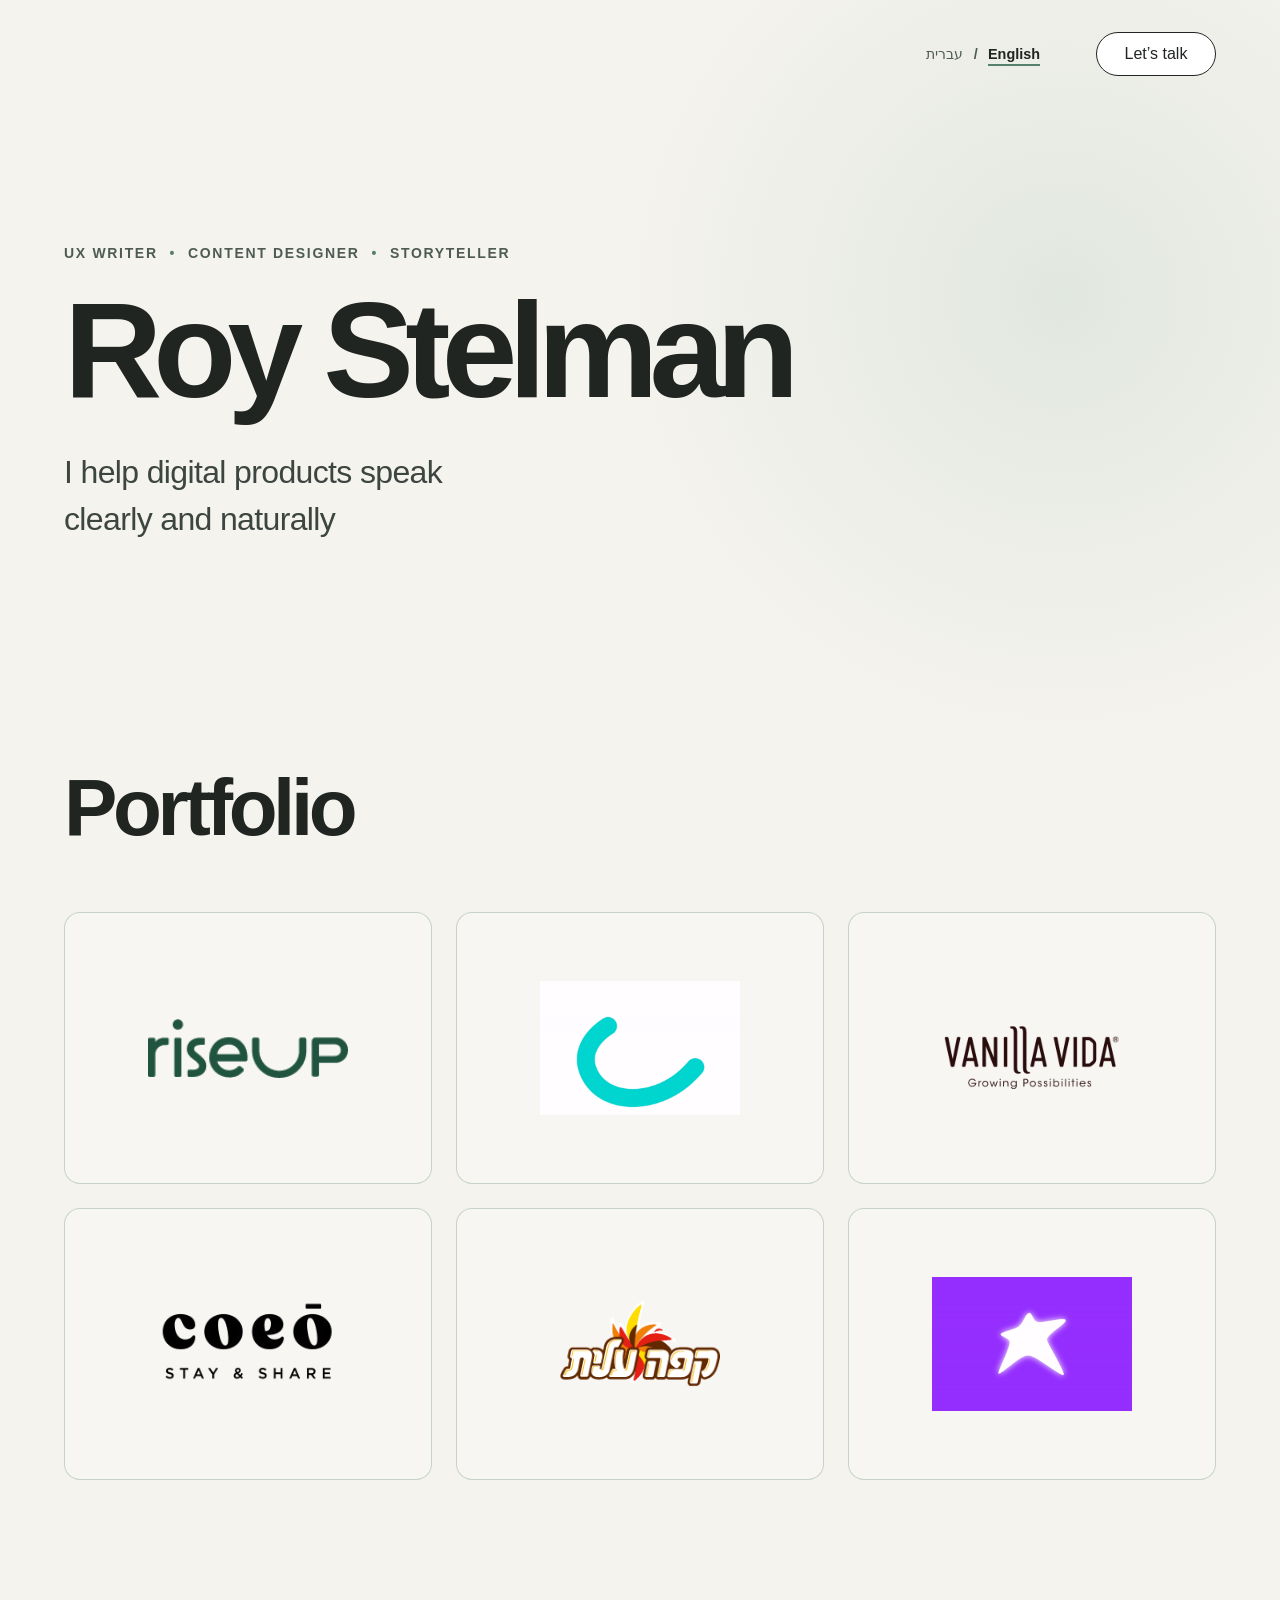
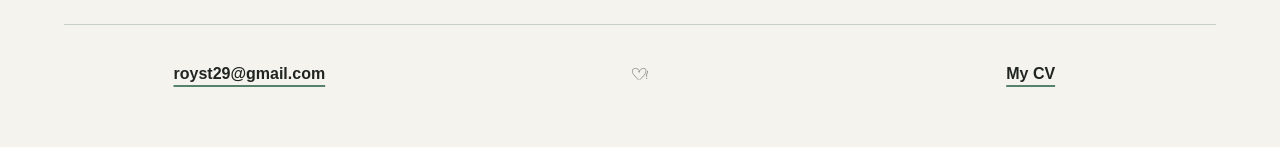
==== commit a10440c4: "Refine mobile homepage cards and animate selected logos" ====
--- a/index.html
+++ b/index.html
@@ -12,7 +12,7 @@
     <link rel="icon" type="image/png" sizes="32x32" href="./favicon-32x32.png" />
     <link rel="icon" type="image/png" sizes="48x48" href="./favicon-48x48.png" />
   </head>
-  <body>
+  <body class="portfolio-homepage">
     <a class="email-contact-button" href="mailto:royst29@gmail.com">Let’s talk</a>
     <main>
       <nav class="language-switcher" aria-label="Language selection">
@@ -57,11 +57,10 @@
             href="project-freesbe.html"
             aria-label="View the freesbe project"
           >
-            <img
-              class="project-card-preview-logo"
-              src="freesbe_logo.png"
-              alt="freesbe"
-            />
+            <picture class="homepage-animated-logo">
+              <source media="(prefers-reduced-motion: reduce)" srcset="freesbe_logo.png" />
+              <img class="project-card-preview-logo" src="freesbe-logo-moving.gif" alt="freesbe" />
+            </picture>
             <span class="project-card-preview-text"
               >When brand strategy evolves, the language has to evolve with it</span
             >
@@ -113,11 +112,10 @@
             href="project-cellcom.html"
             aria-label="View the Cellcom project"
           >
-            <img
-              class="project-card-preview-logo"
-              src="cellcom_logo.png"
-              alt="Cellcom"
-            />
+            <picture class="homepage-animated-logo">
+              <source media="(prefers-reduced-motion: reduce)" srcset="cellcom_logo.png" />
+              <img class="project-card-preview-logo" src="cellcom-logo-moving.gif" alt="Cellcom" />
+            </picture>
             <span class="project-card-preview-text"
               >How do you bring “Everything is possible” into everyday interactions without losing its ambition?</span
             >
--- a/styles.css
+++ b/styles.css
@@ -1794,3 +1794,42 @@
     align-items: center;
   }
 }
+
+.homepage-animated-logo { display: contents; }
+.portfolio-homepage .cellcom-card .project-card-preview-logo,
+.portfolio-homepage .freesbe-card .project-card-preview-logo { width: min(100%, 12.5rem); }
+.contact-links .footer-heart {
+  height: 12px;
+  width: auto;
+  max-height: 12px;
+  min-height: 0;
+  min-width: 0;
+  padding: 0;
+  margin: 0;
+  align-self: center;
+  justify-self: center;
+  object-fit: contain;
+}
+@media (prefers-reduced-motion: reduce) {
+  .portfolio-homepage .cellcom-card .project-card-preview-logo { width: min(100%, 9rem); }
+}
+@media (max-width: 40rem) {
+  .email-contact-button { position: absolute; }
+  .portfolio-homepage .project-grid { gap: 30px; }
+  .portfolio-homepage .project-grid .project-card {
+    min-height: 0;
+    height: auto;
+    padding: 28px;
+    aspect-ratio: 1.8;
+    flex-direction: row;
+    gap: 0;
+  }
+  .portfolio-homepage .project-grid .project-card-preview-text { display: none; }
+  .portfolio-homepage .project-grid .project-card-preview::before { display: none; }
+  .portfolio-homepage .project-grid .project-card-preview-logo { opacity: 1; max-height: 100%; object-fit: contain; }
+  .portfolio-homepage .project-grid .project-card-link:hover { transform: none; }
+  .portfolio-homepage .intro h1 { font-size: clamp(3.5rem, 14vw, 4rem); }
+  .portfolio-homepage .selected-work h2 { font-size: 2.5rem; }
+  .portfolio-homepage .statement { line-height: 1.65; margin-top: 24px; }
+  .contact-links { grid-auto-rows: auto; gap: 18px; }
+}
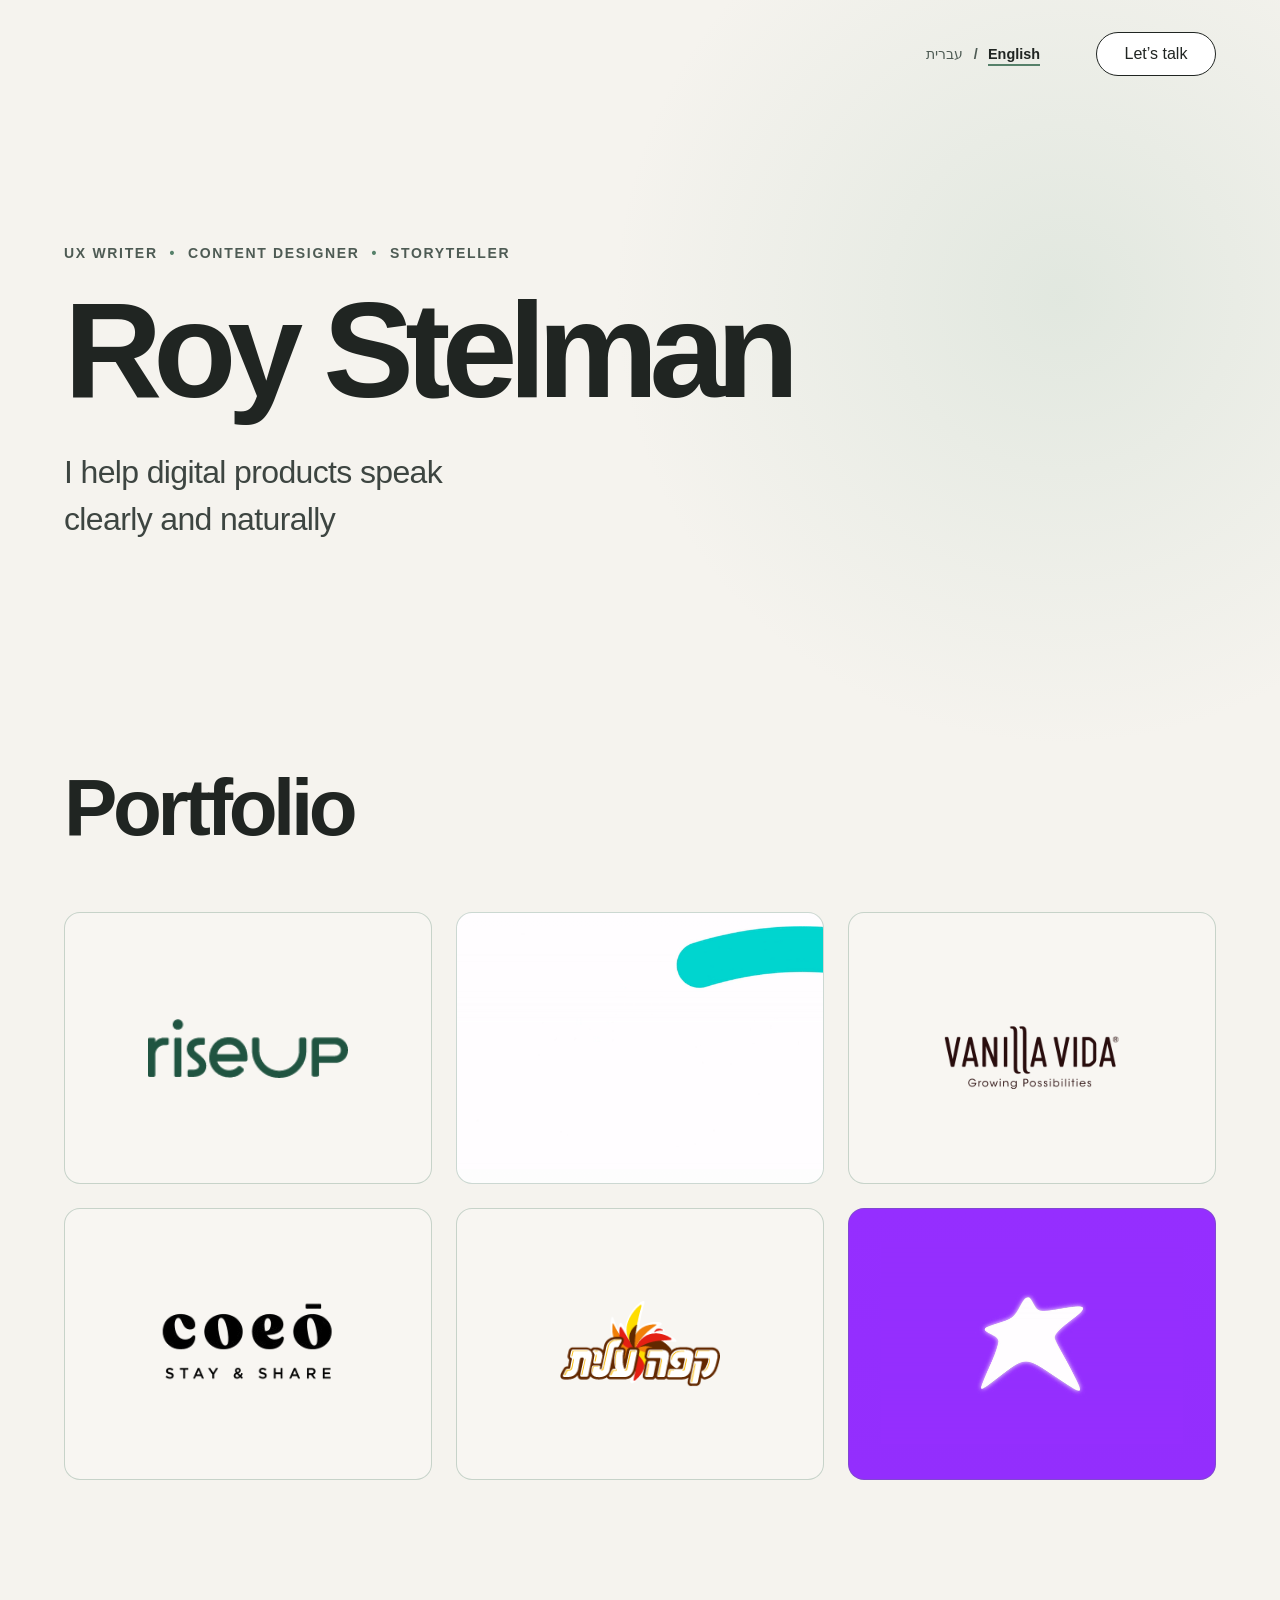
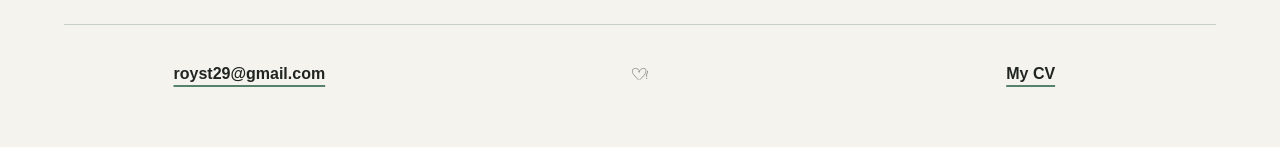
==== commit 65f2095a: "Update all CV links to Roy_Stelman_CV.pdf" ====
--- a/index.html
+++ b/index.html
@@ -128,7 +128,7 @@
           >royst29@gmail.com</a
         >
         <img class="footer-heart" src="./assets/footer-heart.png" width="264" height="192" alt="" aria-hidden="true" />
-        <a class="contact-link" href="Roy%20Stelman%20-%20CV.pdf" download
+        <a class="contact-link" href="Roy_Stelman_CV.pdf" download
           >My CV</a
         >
       </section>
--- a/styles.css
+++ b/styles.css
@@ -1833,3 +1833,166 @@
   .portfolio-homepage .statement { line-height: 1.65; margin-top: 24px; }
   .contact-links { grid-auto-rows: auto; gap: 18px; }
 }
+
+/* Give animated canvases an explicit centered layout inside their cards. */
+.portfolio-homepage .homepage-animated-logo {
+  display: grid;
+  width: 100%;
+  place-items: center;
+}
+.portfolio-homepage .homepage-animated-logo .project-card-preview-logo {
+  margin: 0 auto;
+  justify-self: center;
+  align-self: center;
+  width: min(100%, 16rem);
+  height: auto;
+}
+.portfolio-homepage .cellcom-card,
+.portfolio-homepage .cellcom-card:hover {
+  background: linear-gradient(#952eff, #932efd);
+}
+.portfolio-homepage .cellcom-card .project-card-preview-logo {
+  width: min(100%, 20rem);
+}
+@media (prefers-reduced-motion: reduce) {
+  .portfolio-homepage .cellcom-card { background: rgba(255, 255, 255, 0.28); }
+  .portfolio-homepage .cellcom-card:hover { background: rgba(255, 255, 255, 0.55); }
+  .portfolio-homepage .cellcom-card .project-card-preview-logo { width: min(100%, 9rem); }
+  .portfolio-homepage .freesbe-card .project-card-preview-logo { width: min(100%, 12.5rem); }
+}
+@media (max-width: 40rem) {
+  .portfolio-homepage .homepage-animated-logo .project-card-preview-logo {
+    max-height: calc((100vw - 2.5rem) / 1.8 - 56px);
+    max-width: 100%;
+    width: auto;
+    object-fit: contain;
+  }
+}
+
+/* Mobile homepage controls and intro gaps, without stacked old spacing. */
+@media (max-width: 40rem) {
+  .portfolio-homepage .email-contact-button {
+    top: calc(24px + env(safe-area-inset-top, 0px));
+    right: calc(22px + env(safe-area-inset-right, 0px));
+    left: auto;
+  }
+  .portfolio-homepage .language-switcher {
+    inset-block-start: calc(24px + env(safe-area-inset-top, 0px));
+    left: calc(22px + env(safe-area-inset-left, 0px));
+    right: auto;
+    min-height: 44px;
+  }
+  .portfolio-homepage .language-switcher a {
+    display: inline-flex;
+    align-items: center;
+    min-height: 44px;
+  }
+  html[lang="he"] .portfolio-homepage .email-contact-button {
+    left: calc(22px + env(safe-area-inset-left, 0px));
+    right: auto;
+  }
+  html[lang="he"] .portfolio-homepage .language-switcher:not(.project-language-switcher) {
+    right: calc(22px + env(safe-area-inset-right, 0px));
+    left: auto;
+  }
+  .portfolio-homepage .intro {
+    padding-top: calc(116px + env(safe-area-inset-top, 0px));
+    min-height: 0;
+  }
+  .portfolio-homepage .eyebrow { margin-bottom: 32px; }
+  .portfolio-homepage .statement { margin-top: 32px; }
+}
+@media (max-width: 40rem) {
+  html[lang="he"] .portfolio-homepage .intro {
+    padding-top: calc(116px + env(safe-area-inset-top, 0px));
+  }
+}
+
+/* Freesbe's complete canvas fits the existing card without logo-size limits. */
+.portfolio-homepage .freesbe-card,
+.portfolio-homepage .freesbe-card:hover {
+  background: linear-gradient(#fffdff, #fdfdfd);
+}
+.portfolio-homepage .freesbe-card .homepage-animated-logo {
+  position: absolute;
+  inset: 0;
+  width: auto;
+  height: auto;
+  overflow: hidden;
+  border-radius: inherit;
+}
+.portfolio-homepage .freesbe-card .homepage-animated-logo .project-card-preview-logo {
+  width: 100%;
+  height: 100%;
+  max-width: none;
+  max-height: none;
+  object-fit: contain;
+}
+@media (prefers-reduced-motion: reduce) {
+  .portfolio-homepage .freesbe-card .homepage-animated-logo {
+    position: static;
+    width: 100%;
+    height: auto;
+    overflow: visible;
+  }
+  .portfolio-homepage .freesbe-card .homepage-animated-logo .project-card-preview-logo {
+    width: min(100%, 12.5rem);
+    height: auto;
+  }
+}
+@media (max-width: 40rem) {
+  .portfolio-homepage .intro h1 { font-size: clamp(3.85rem, 15.4vw, 4.4rem); }
+  .portfolio-homepage .selected-work h2 { font-size: 24px; font-weight: 500; }
+}
+@media (max-width: 40rem) and (prefers-reduced-motion: reduce) {
+  .portfolio-homepage .freesbe-card .homepage-animated-logo .project-card-preview-logo {
+    width: auto;
+    max-width: 100%;
+    max-height: calc((100vw - 2.5rem) / 1.8 - 56px);
+  }
+}
+@media (prefers-reduced-motion: no-preference) {
+  .portfolio-homepage .freesbe-card .homepage-animated-logo { display: block; }
+  .portfolio-homepage .freesbe-card .homepage-animated-logo .project-card-preview-logo {
+    position: absolute;
+    inset: 0;
+    margin: 0;
+  }
+}
+
+/* Separate project recommendations from the shared footer in normal flow. */
+.portfolio-project-page { padding-bottom: var(--project-major-gap); }
+
+.next-project {
+  margin-top: var(--project-major-gap);
+  padding-top: var(--project-media-gap);
+  border-top: 1px solid rgba(86, 129, 106, 0.3);
+  text-align: start;
+}
+.next-project-label {
+  margin: 0 0 20px;
+  color: #4e5b54;
+  font-size: 1rem;
+  font-weight: 500;
+}
+.next-project h2 { margin: 0; }
+.next-project-link {
+  display: inline-flex;
+  max-width: 100%;
+  align-items: center;
+  gap: 1.5rem;
+  color: #202522;
+  font-size: clamp(2.5rem, 6vw, 5rem);
+  font-weight: 650;
+  line-height: 1.15;
+  text-decoration: none;
+  transition: color 160ms ease;
+}
+.next-project-link bdi { min-width: 0; overflow-wrap: anywhere; }
+.next-project-link:hover { color: #56816a; }
+.next-project-link:focus-visible { outline: 3px solid #56816a; outline-offset: 8px; border-radius: 2px; }
+.next-project-arrow { width: .65em; height: .65em; flex: 0 0 .65em; fill: none; stroke: currentColor; stroke-width: 1.5; }
+html[lang="he"] .next-project-arrow { transform: rotate(180deg); }
+@media (max-width: 40rem) {
+  .next-project-link { gap: 1rem; }
+}
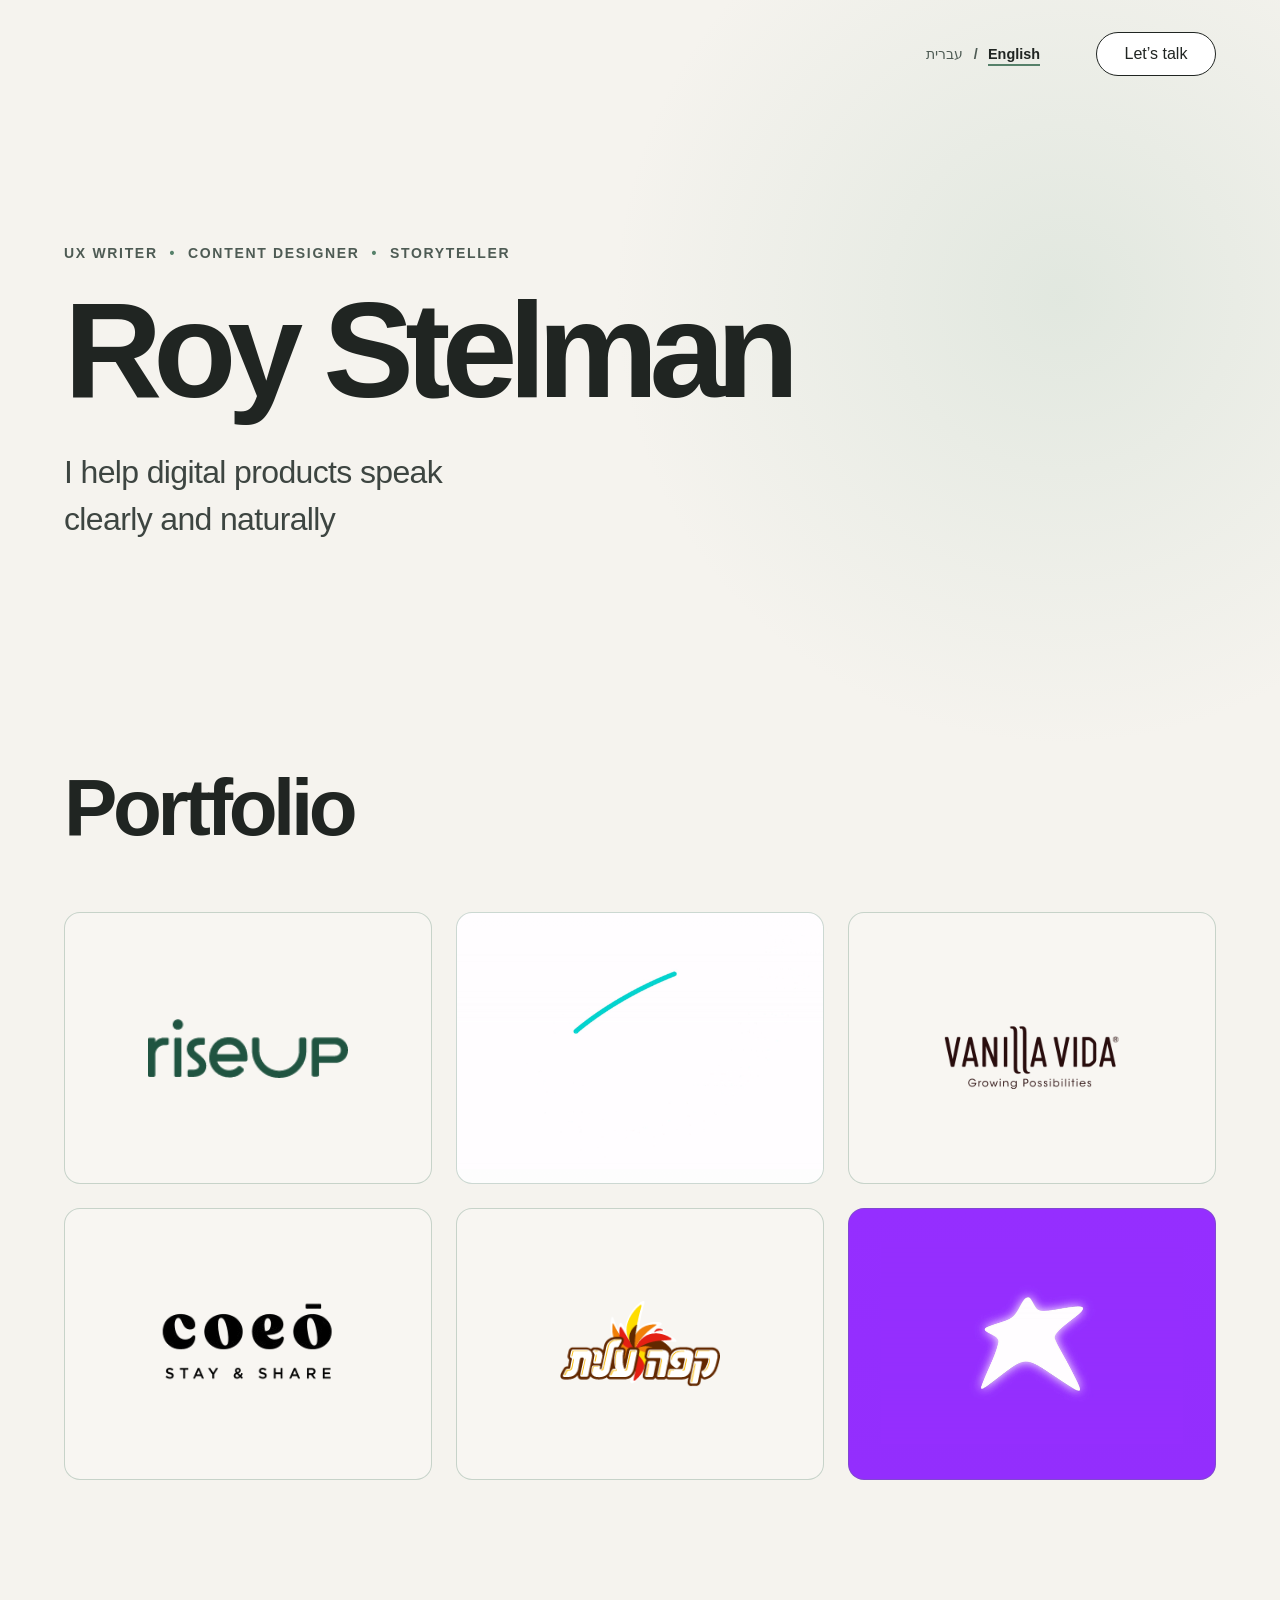
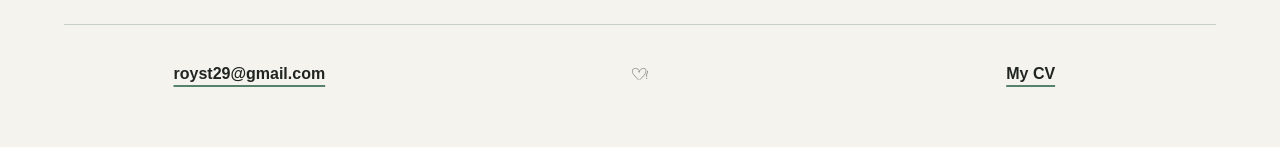
==== commit e1162f38: "Open portfolio CV links in a new tab" ====
--- a/index.html
+++ b/index.html
@@ -128,7 +128,7 @@
           >royst29@gmail.com</a
         >
         <img class="footer-heart" src="./assets/footer-heart.png" width="264" height="192" alt="" aria-hidden="true" />
-        <a class="contact-link" href="Roy_Stelman_CV.pdf" download
+        <a class="contact-link" href="Roy_Stelman_CV.pdf" target="_blank" rel="noopener"
           >My CV</a
         >
       </section>
